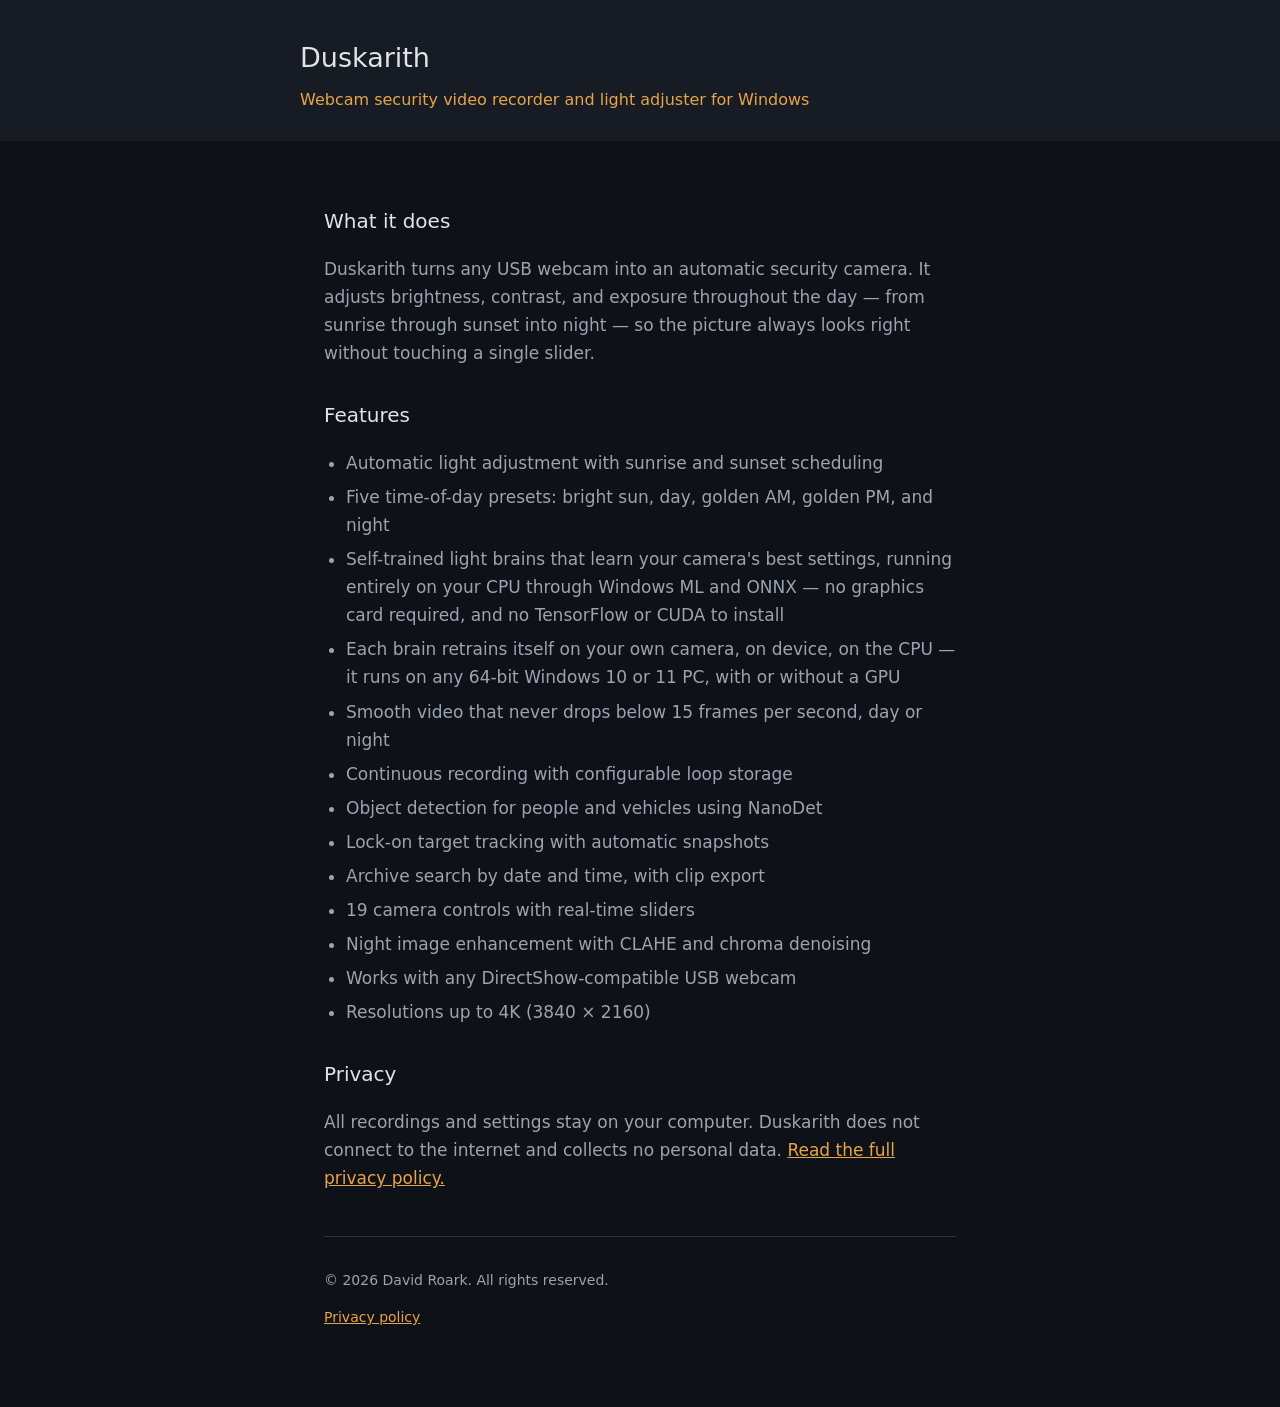
==== duskarith/index.html @ 5cfb89f7 "Duskarith site: the brains run on the CPU, no GPU required The page said the light brains run on the" ====
<!DOCTYPE html>
<html lang="en">
<head>
<meta charset="utf-8">
<meta name="viewport" content="width=device-width, initial-scale=1">
<title>Duskarith — webcam security video recorder and light adjuster</title>
<style>
  :root {
    --bg: #0E1117; --header: #161B24; --ink: #E0E4EA;
    --muted: #9BA4B0; --accent: #E8A44A; --rule: #2A3040;
  }
  * { box-sizing: border-box; }
  body {
    margin: 0; background: var(--bg); color: var(--ink);
    font: 500 17px/1.65 system-ui, -apple-system, "Segoe UI", Roboto, sans-serif;
  }
  header { background: var(--header); padding: 36px 24px 28px; }
  .wrap { max-width: 680px; margin: 0 auto; }
  h1 { margin: 0 0 6px; font-size: 27px; font-weight: 500; }
  .tagline { color: var(--accent); font-size: 16px; margin: 0; }
  main { max-width: 680px; margin: 0 auto; padding: 32px 24px 64px; }
  h2 { font-size: 20px; font-weight: 500; margin: 32px 0 10px; }
  p { color: var(--muted); }
  ul { color: var(--muted); padding-left: 22px; }
  li { margin-bottom: 6px; }
  a { color: var(--accent); word-break: break-word; }
  footer {
    border-top: 1px solid var(--rule); margin-top: 44px; padding-top: 18px;
    font-size: 14px; color: var(--muted);
  }
</style>
</head>
<body>
<header>
  <div class="wrap">
    <h1>Duskarith</h1>
    <p class="tagline">Webcam security video recorder and light adjuster for Windows</p>
  </div>
</header>
<main>
  <h2>What it does</h2>
  <p>Duskarith turns any USB webcam into an automatic security camera. It adjusts
     brightness, contrast, and exposure throughout the day — from sunrise through
     sunset into night — so the picture always looks right without touching a
     single slider.</p>

  <h2>Features</h2>
  <ul>
    <li>Automatic light adjustment with sunrise and sunset scheduling</li>
    <li>Five time-of-day presets: bright sun, day, golden AM, golden PM, and night</li>
    <li>Self-trained light brains that learn your camera's best settings,
        running entirely on your CPU through Windows ML and ONNX &mdash; no
        graphics card required, and no TensorFlow or CUDA to install</li>
    <li>Each brain retrains itself on your own camera, on device, on the CPU
        &mdash; it runs on any 64-bit Windows 10 or 11 PC, with or without a GPU</li>
    <li>Smooth video that never drops below 15 frames per second, day or night</li>
    <li>Continuous recording with configurable loop storage</li>
    <li>Object detection for people and vehicles using NanoDet</li>
    <li>Lock-on target tracking with automatic snapshots</li>
    <li>Archive search by date and time, with clip export</li>
    <li>19 camera controls with real-time sliders</li>
    <li>Night image enhancement with CLAHE and chroma denoising</li>
    <li>Works with any DirectShow-compatible USB webcam</li>
    <li>Resolutions up to 4K (3840 &times; 2160)</li>
  </ul>

  <h2>Privacy</h2>
  <p>All recordings and settings stay on your computer. Duskarith does not connect
     to the internet and collects no personal data.
     <a href="privacy.html">Read the full privacy policy.</a></p>

  <footer>
    <p>&copy; 2026 David Roark. All rights reserved.</p>
    <p><a href="privacy.html">Privacy policy</a></p>
  </footer>
</main>
</body>
</html>
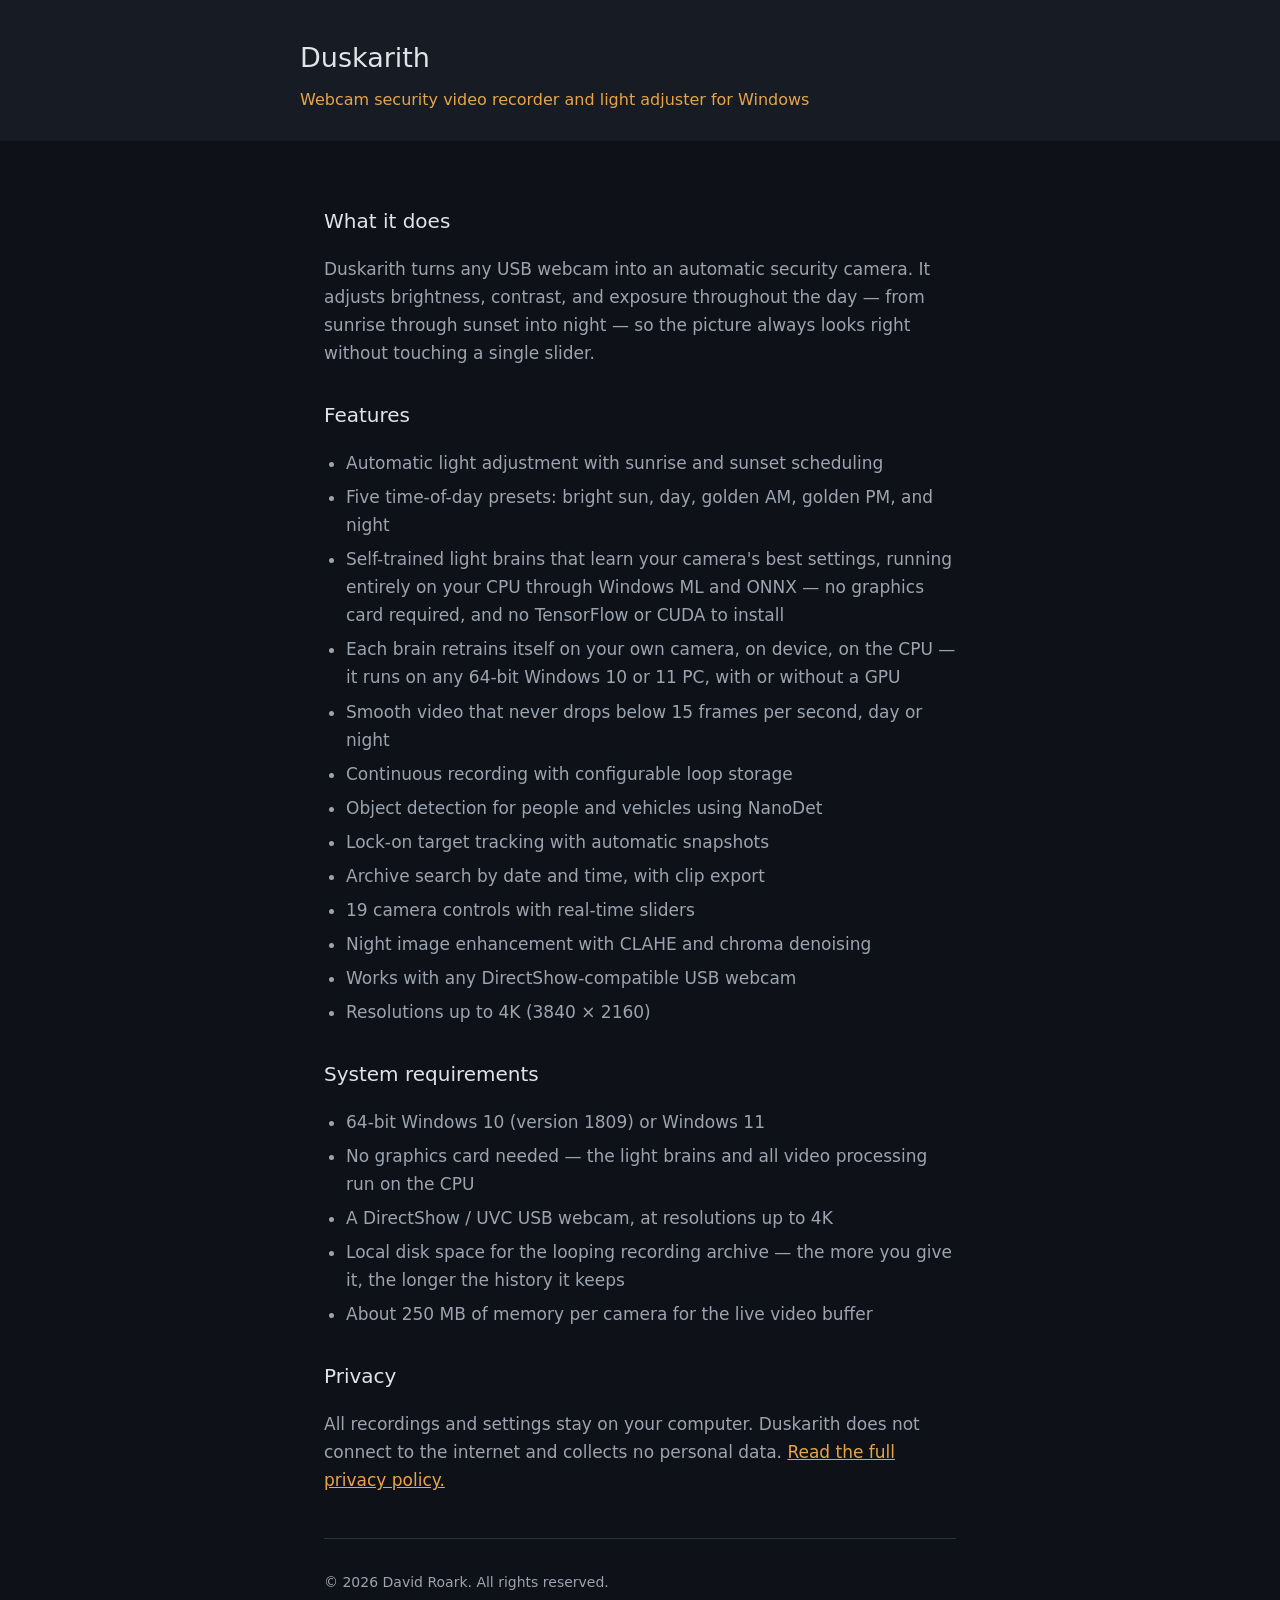
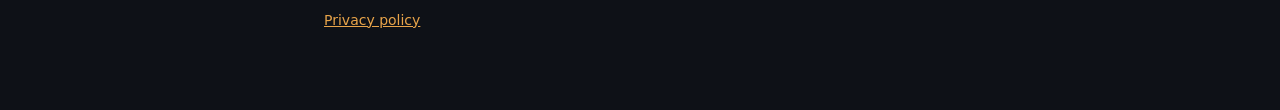
==== commit ca0825d6: "Duskarith site: add a System requirements section 64-bit Windows 10 (1809) or 11 - matching the MSIX" ====
--- a/duskarith/index.html
+++ b/duskarith/index.html
@@ -64,6 +64,17 @@
     <li>Resolutions up to 4K (3840 &times; 2160)</li>
   </ul>
 
+  <h2>System requirements</h2>
+  <ul>
+    <li>64-bit Windows 10 (version 1809) or Windows 11</li>
+    <li>No graphics card needed &mdash; the light brains and all video
+        processing run on the CPU</li>
+    <li>A DirectShow / UVC USB webcam, at resolutions up to 4K</li>
+    <li>Local disk space for the looping recording archive &mdash; the more you
+        give it, the longer the history it keeps</li>
+    <li>About 250&nbsp;MB of memory per camera for the live video buffer</li>
+  </ul>
+
   <h2>Privacy</h2>
   <p>All recordings and settings stay on your computer. Duskarith does not connect
      to the internet and collects no personal data.
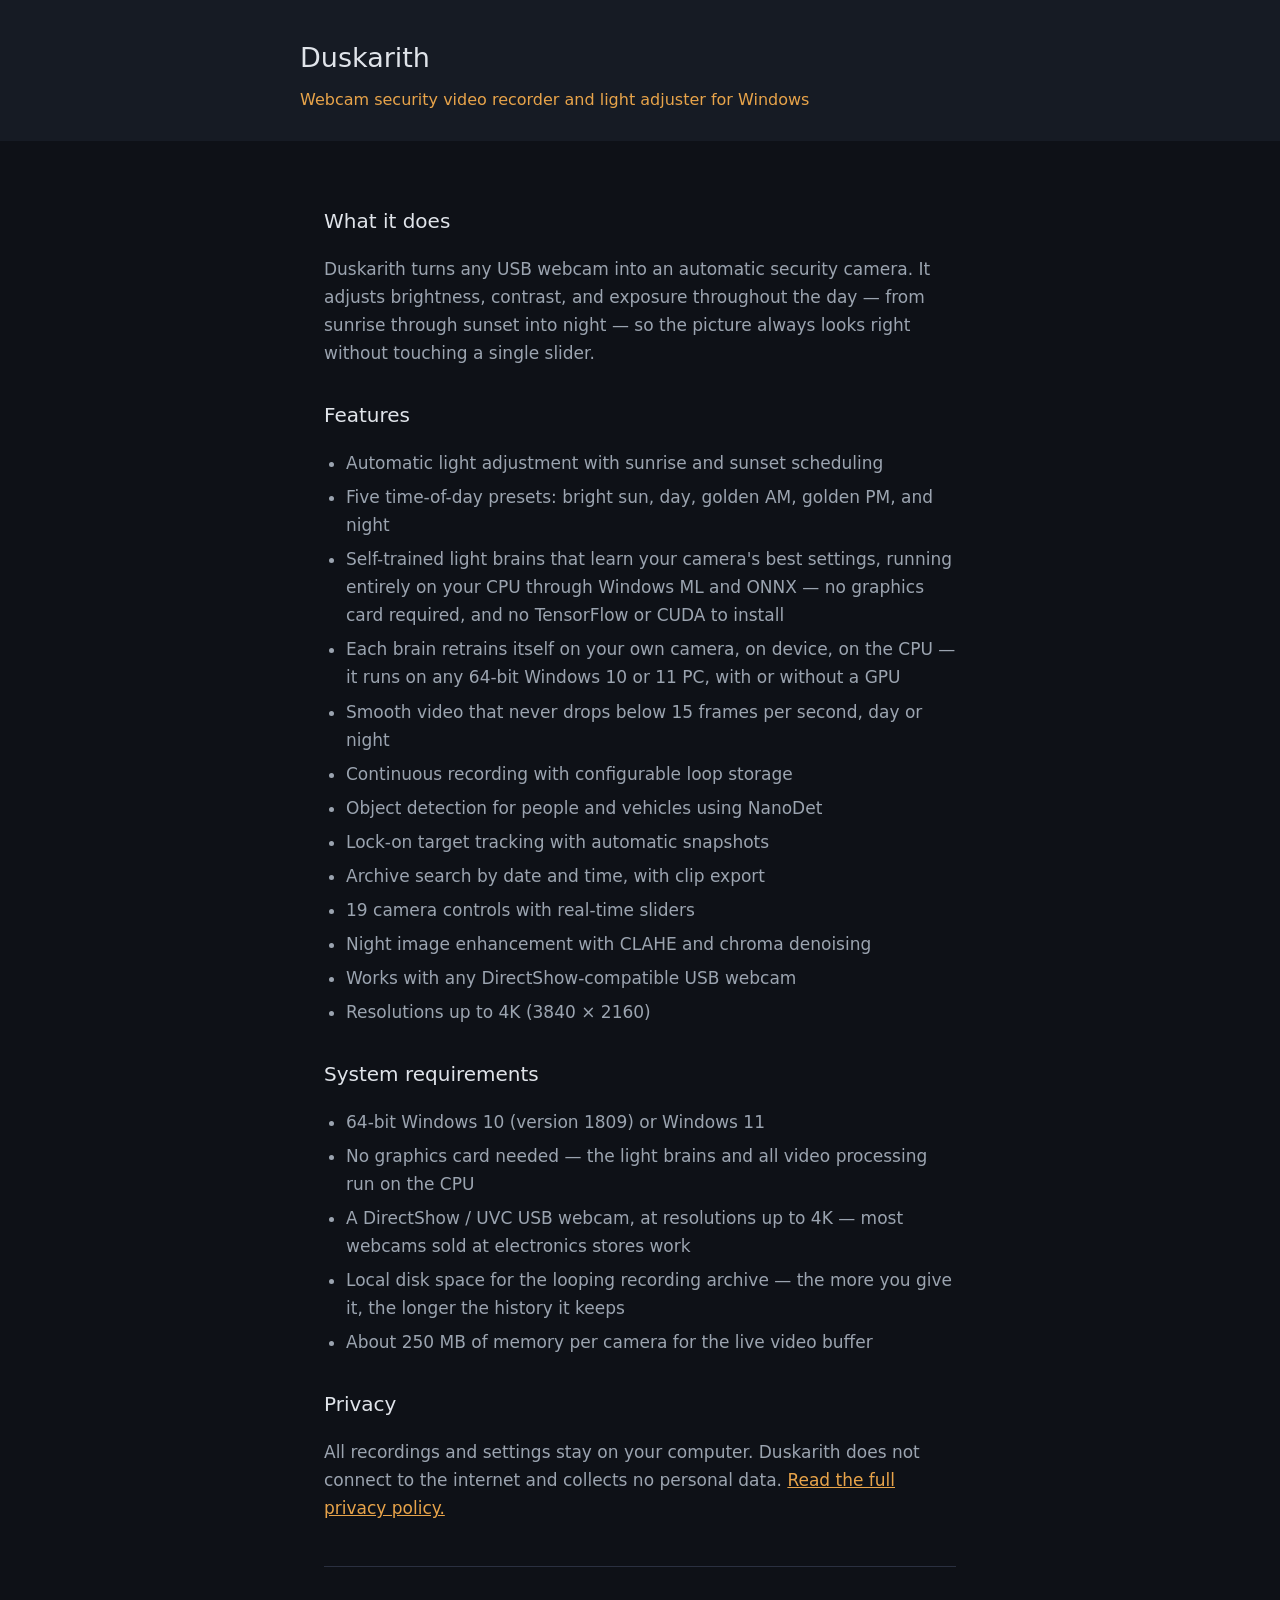
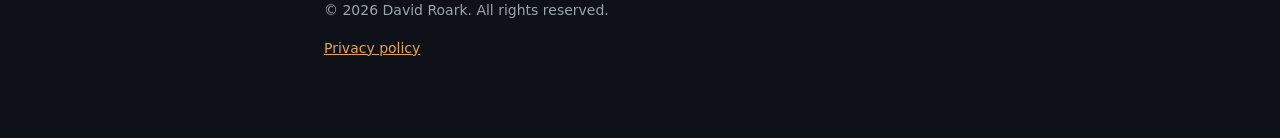
==== commit e0a59506: "Duskarith site: note most store-bought webcams work Co-Authored-By: Claude Opus 4.8 <noreply@anthrop" ====
--- a/duskarith/index.html
+++ b/duskarith/index.html
@@ -69,7 +69,8 @@
     <li>64-bit Windows 10 (version 1809) or Windows 11</li>
     <li>No graphics card needed &mdash; the light brains and all video
         processing run on the CPU</li>
-    <li>A DirectShow / UVC USB webcam, at resolutions up to 4K</li>
+    <li>A DirectShow / UVC USB webcam, at resolutions up to 4K &mdash; most
+        webcams sold at electronics stores work</li>
     <li>Local disk space for the looping recording archive &mdash; the more you
         give it, the longer the history it keeps</li>
     <li>About 250&nbsp;MB of memory per camera for the live video buffer</li>
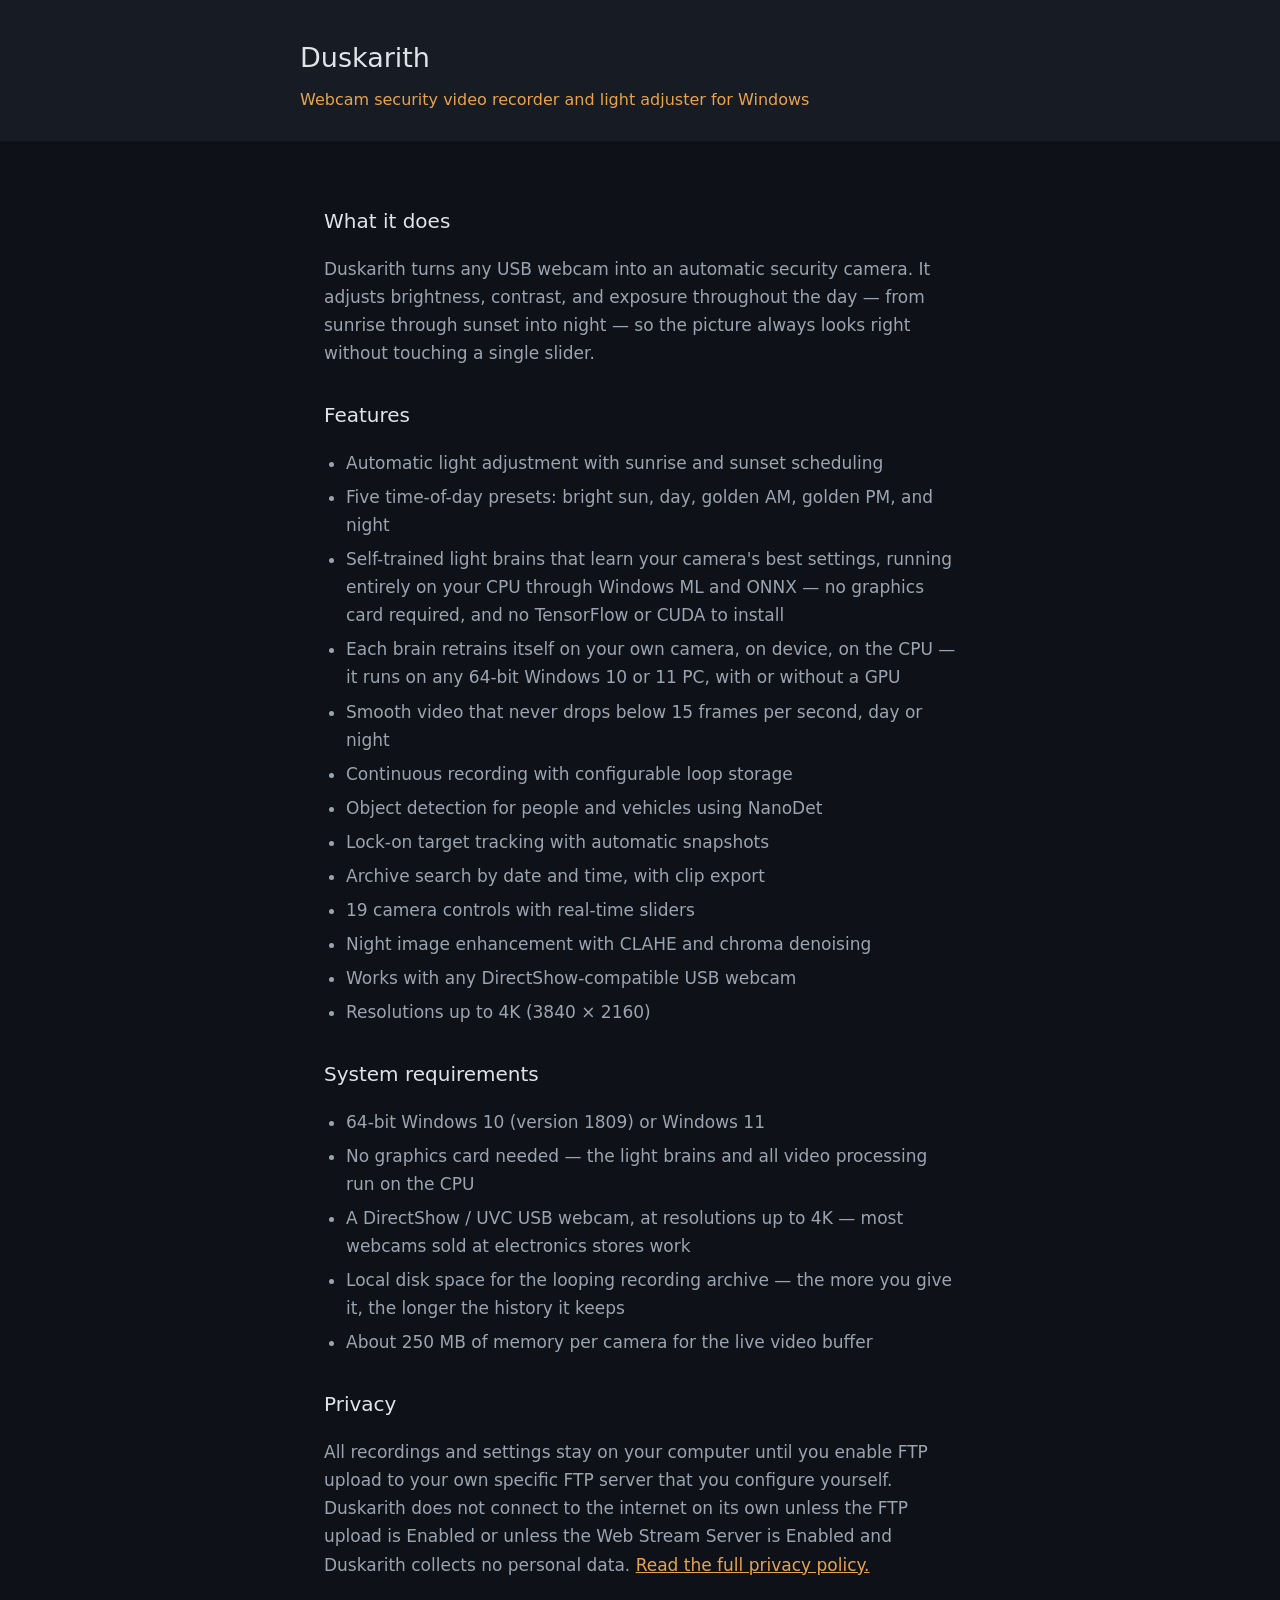
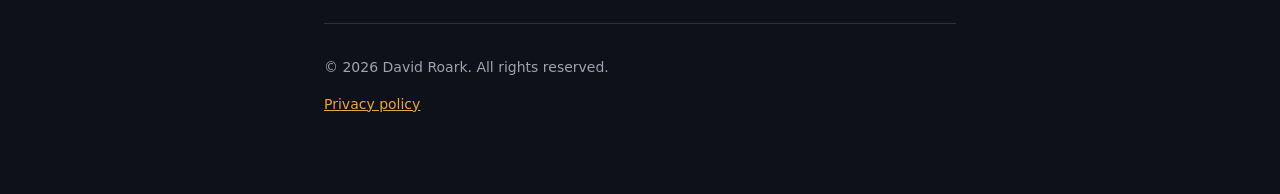
==== commit dc05508f: "Update index.html" ====
--- a/duskarith/index.html
+++ b/duskarith/index.html
@@ -77,8 +77,9 @@
   </ul>
 
   <h2>Privacy</h2>
-  <p>All recordings and settings stay on your computer. Duskarith does not connect
-     to the internet and collects no personal data.
+  <p>All recordings and settings stay on your computer 
+    until you enable FTP upload to your own specific FTP server that you configure yourself. Duskarith does not connect
+     to the internet on its own unless the FTP upload is Enabled or unless the Web Stream Server is Enabled and Duskarith collects no personal data.
      <a href="privacy.html">Read the full privacy policy.</a></p>
 
   <footer>
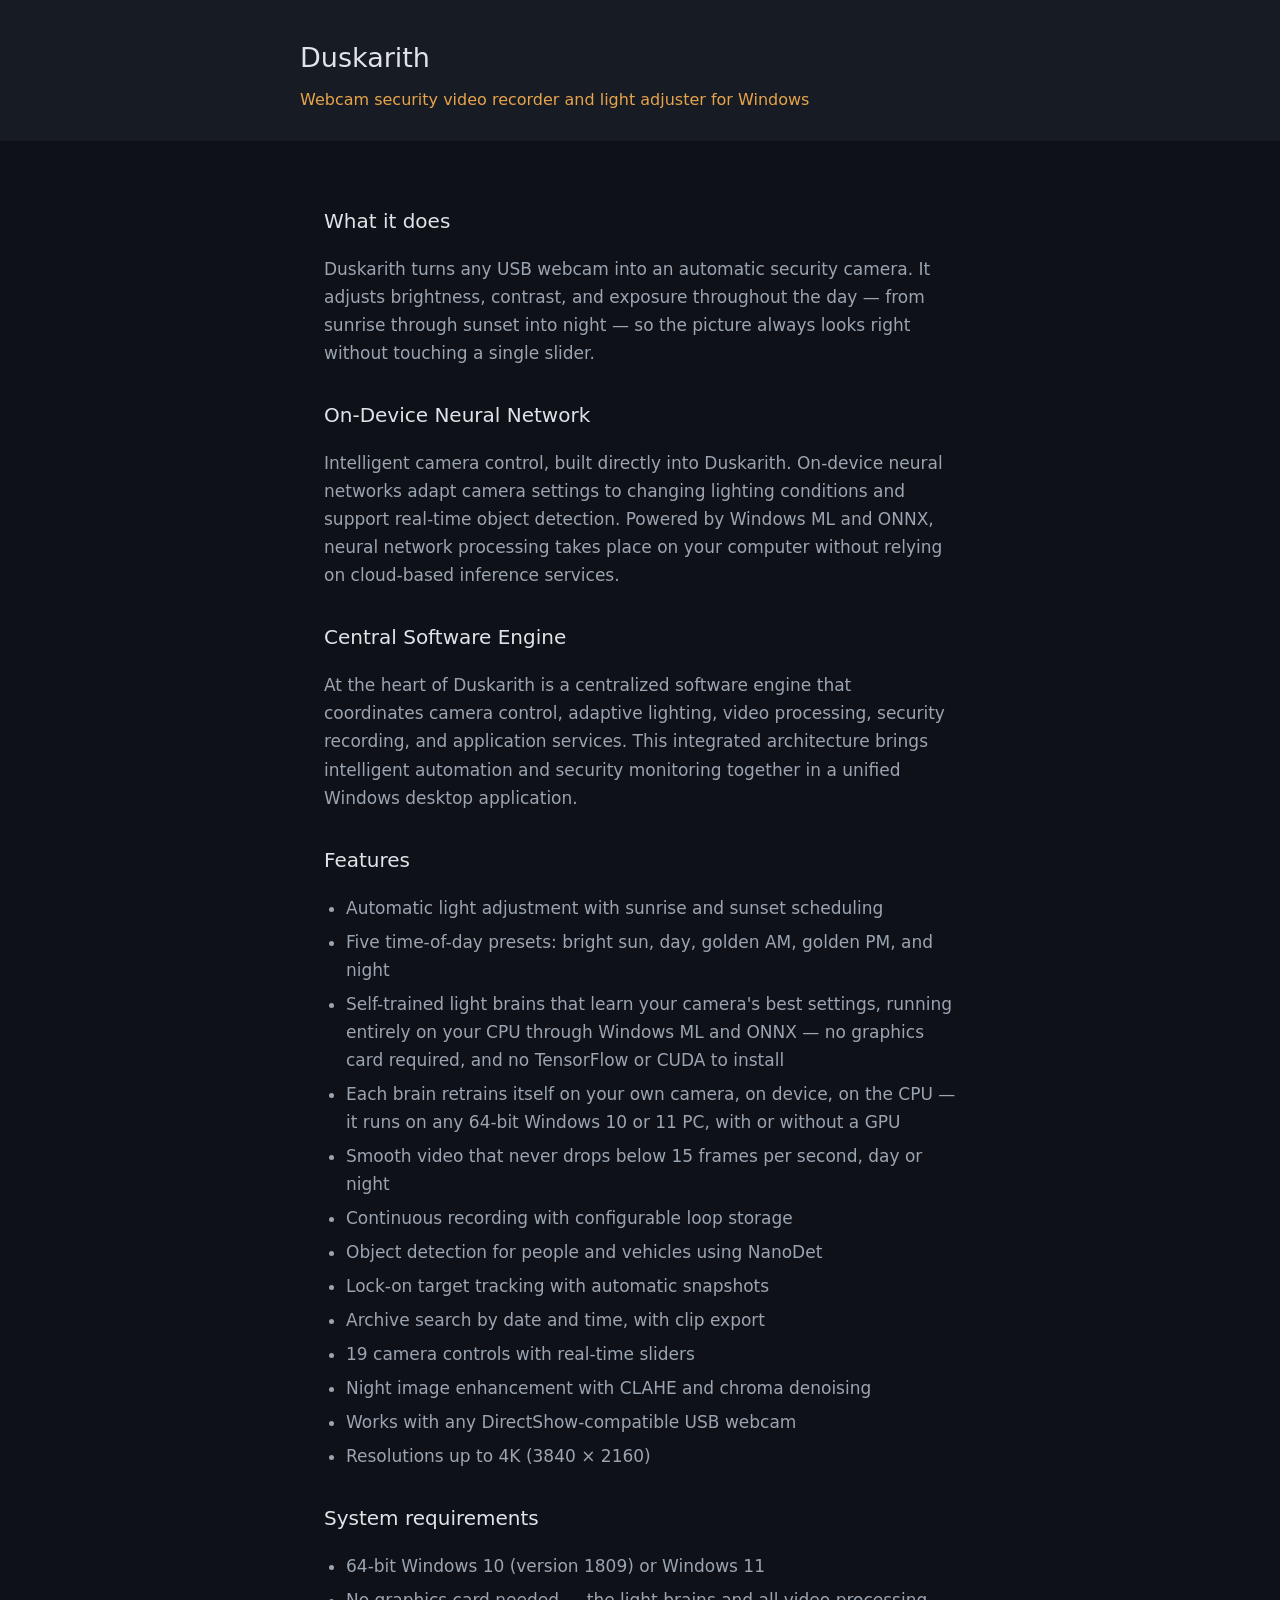
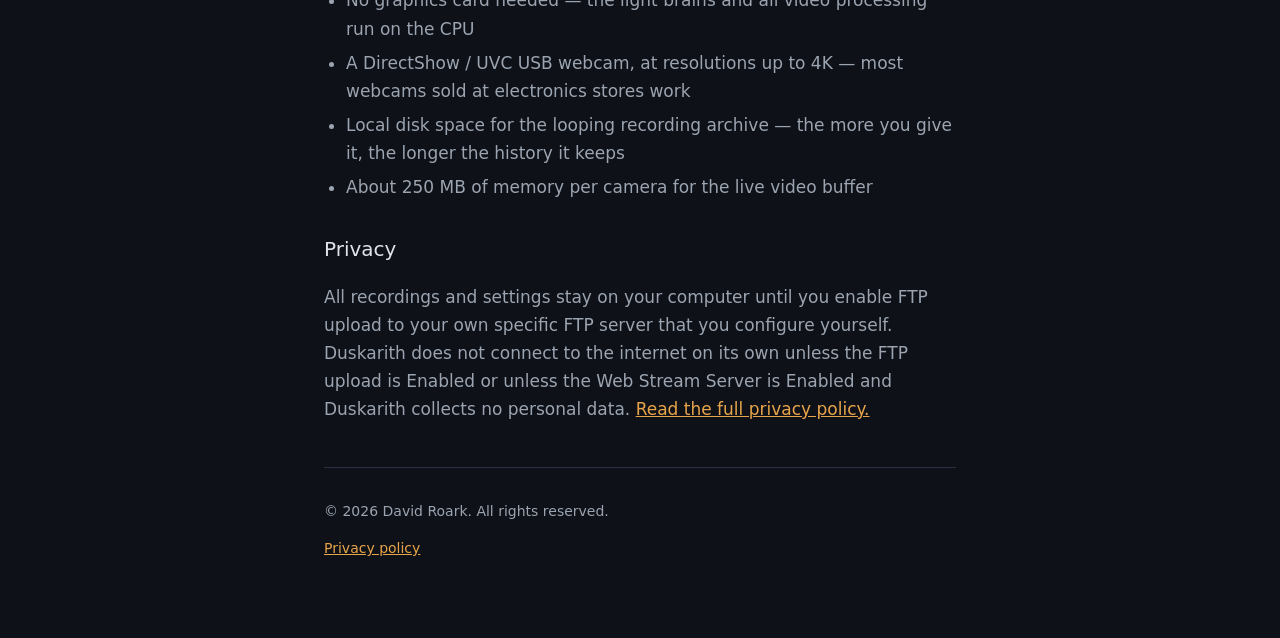
==== commit 35bcb807: "Highlight Duskarith on-device neural networks and central software engine" ====
--- a/duskarith/index.html
+++ b/duskarith/index.html
@@ -44,6 +44,20 @@
      sunset into night — so the picture always looks right without touching a
      single slider.</p>
 
+  <h2>On-Device Neural Network</h2>
+  <p>Intelligent camera control, built directly into Duskarith. On-device neural
+     networks adapt camera settings to changing lighting conditions and support
+     real-time object detection. Powered by Windows ML and ONNX, neural network
+     processing takes place on your computer without relying on cloud-based
+     inference services.</p>
+
+  <h2>Central Software Engine</h2>
+  <p>At the heart of Duskarith is a centralized software engine that coordinates
+     camera control, adaptive lighting, video processing, security recording,
+     and application services. This integrated architecture brings intelligent
+     automation and security monitoring together in a unified Windows desktop
+     application.</p>
+
   <h2>Features</h2>
   <ul>
     <li>Automatic light adjustment with sunrise and sunset scheduling</li>
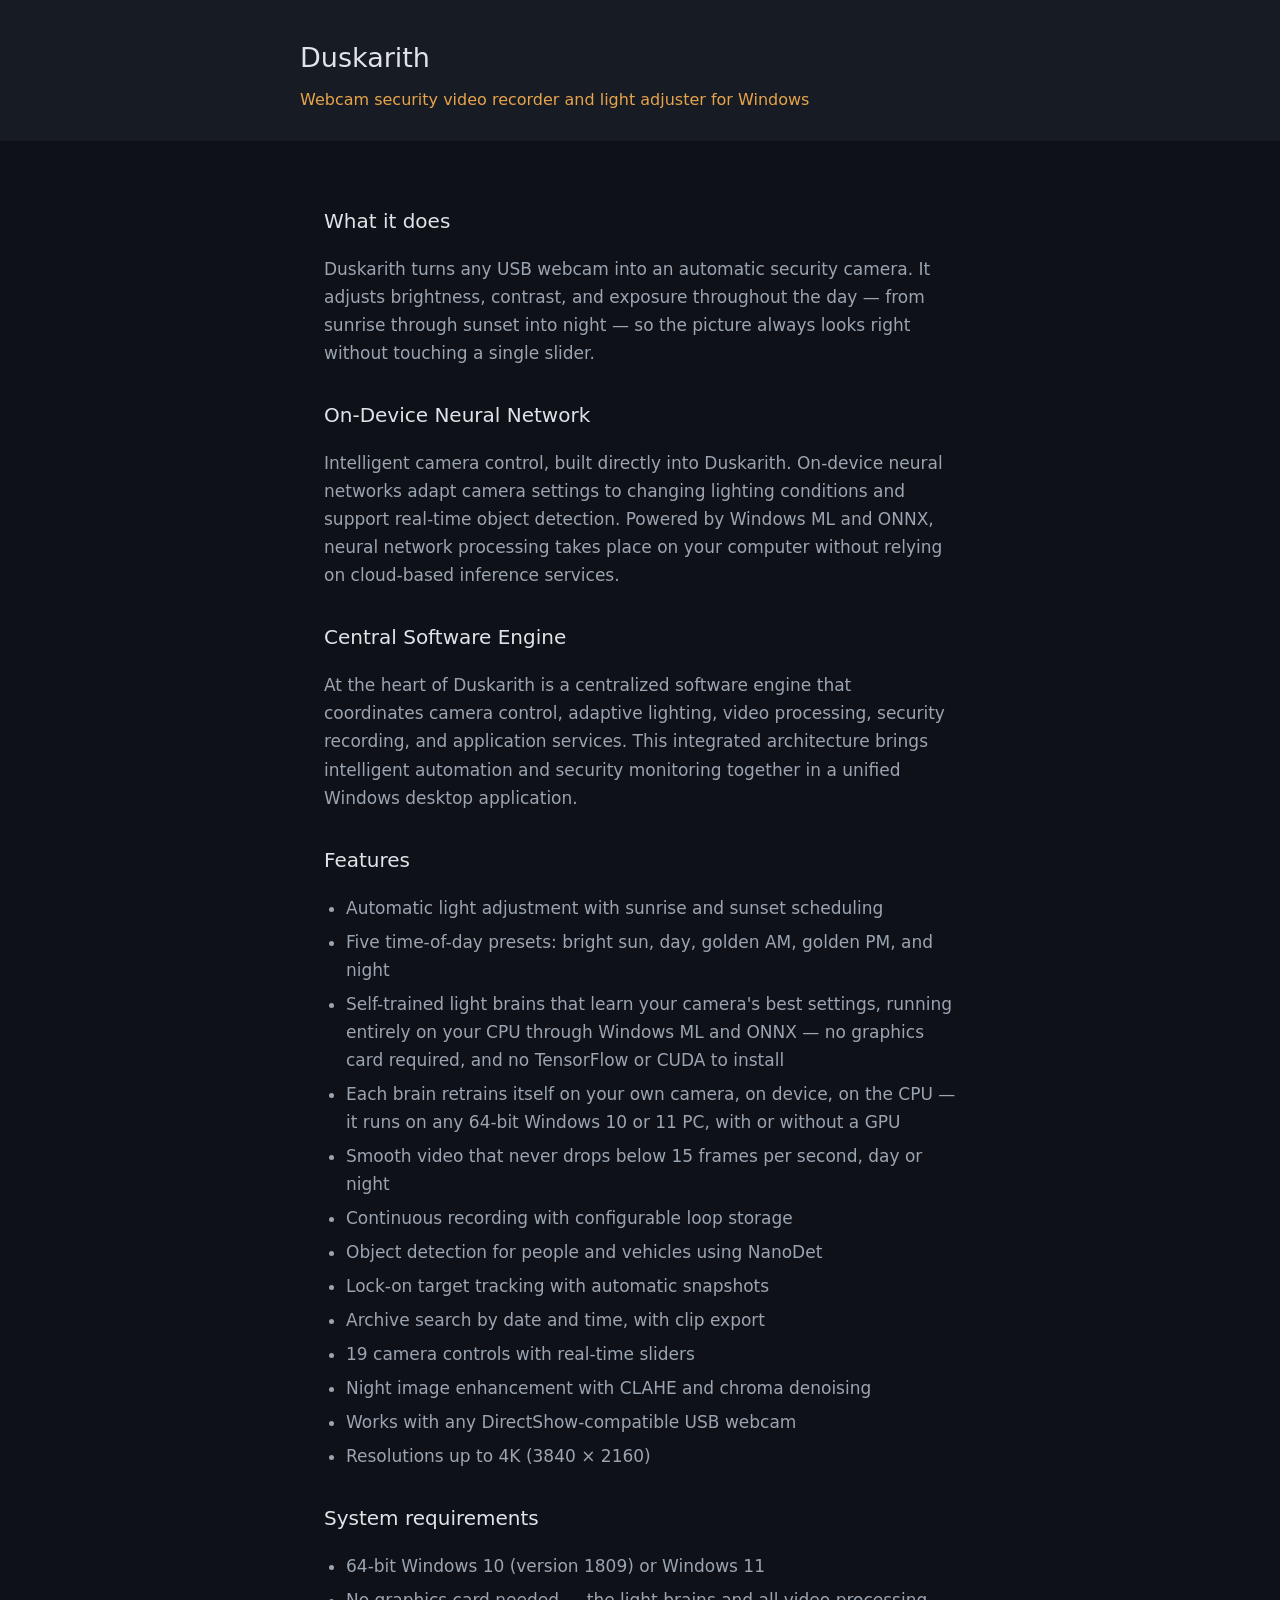
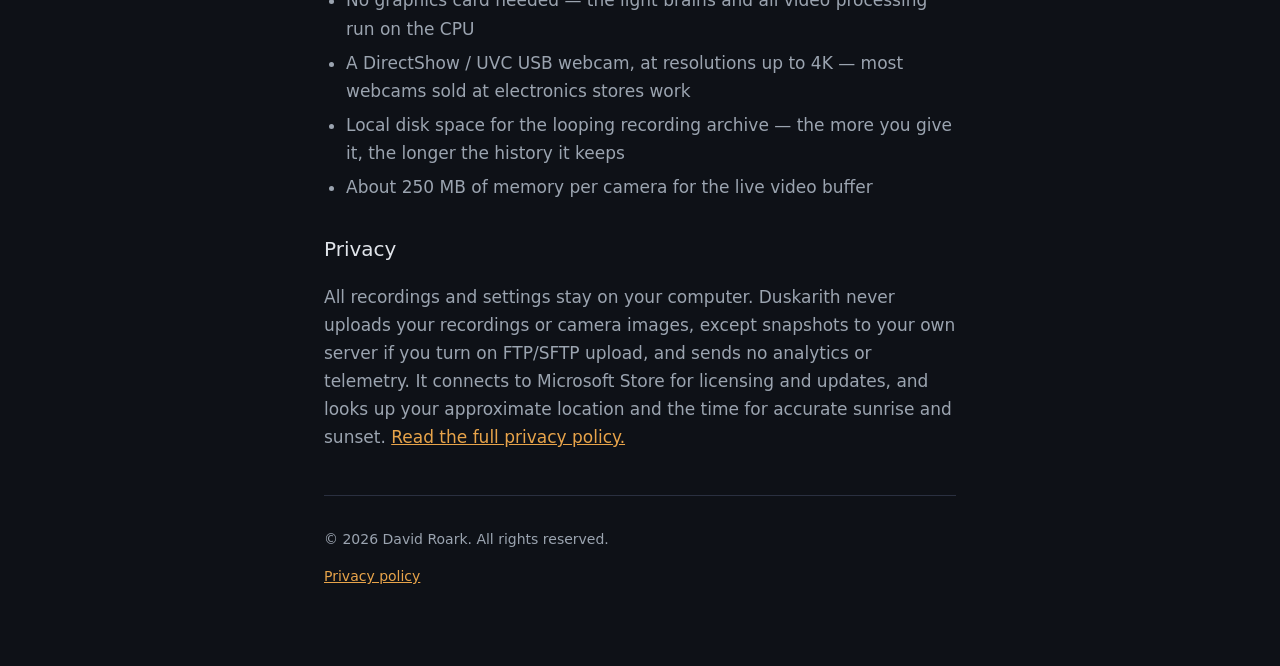
==== commit f84dde22: "Duskarith privacy policy and landing page: list every network connection The policy said Duskarith d" ====
--- a/duskarith/index.html
+++ b/duskarith/index.html
@@ -91,9 +91,11 @@
   </ul>
 
   <h2>Privacy</h2>
-  <p>All recordings and settings stay on your computer 
-    until you enable FTP upload to your own specific FTP server that you configure yourself. Duskarith does not connect
-     to the internet on its own unless the FTP upload is Enabled or unless the Web Stream Server is Enabled and Duskarith collects no personal data.
+  <p>All recordings and settings stay on your computer. Duskarith never uploads
+     your recordings or camera images, except snapshots to your own server if
+     you turn on FTP/SFTP upload, and sends no analytics or telemetry. It
+     connects to Microsoft Store for licensing and updates, and looks up your
+     approximate location and the time for accurate sunrise and sunset.
      <a href="privacy.html">Read the full privacy policy.</a></p>
 
   <footer>
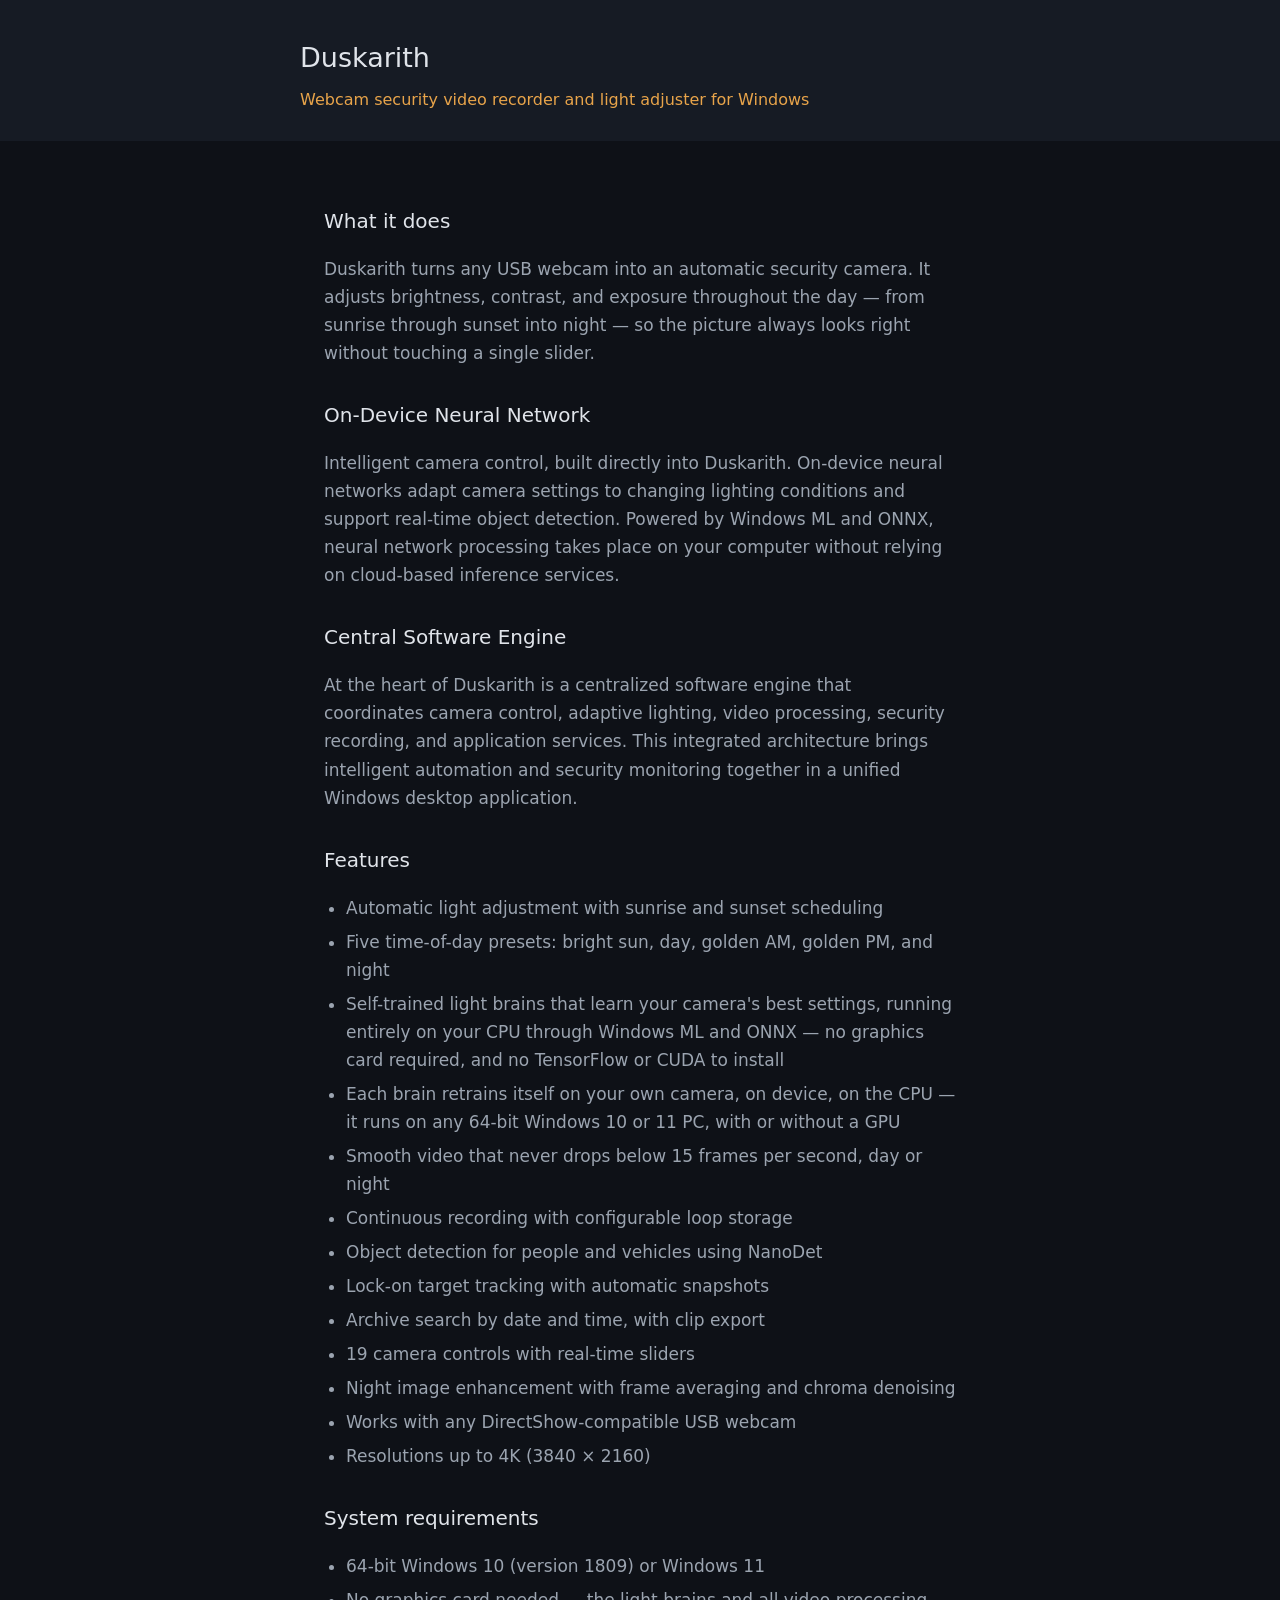
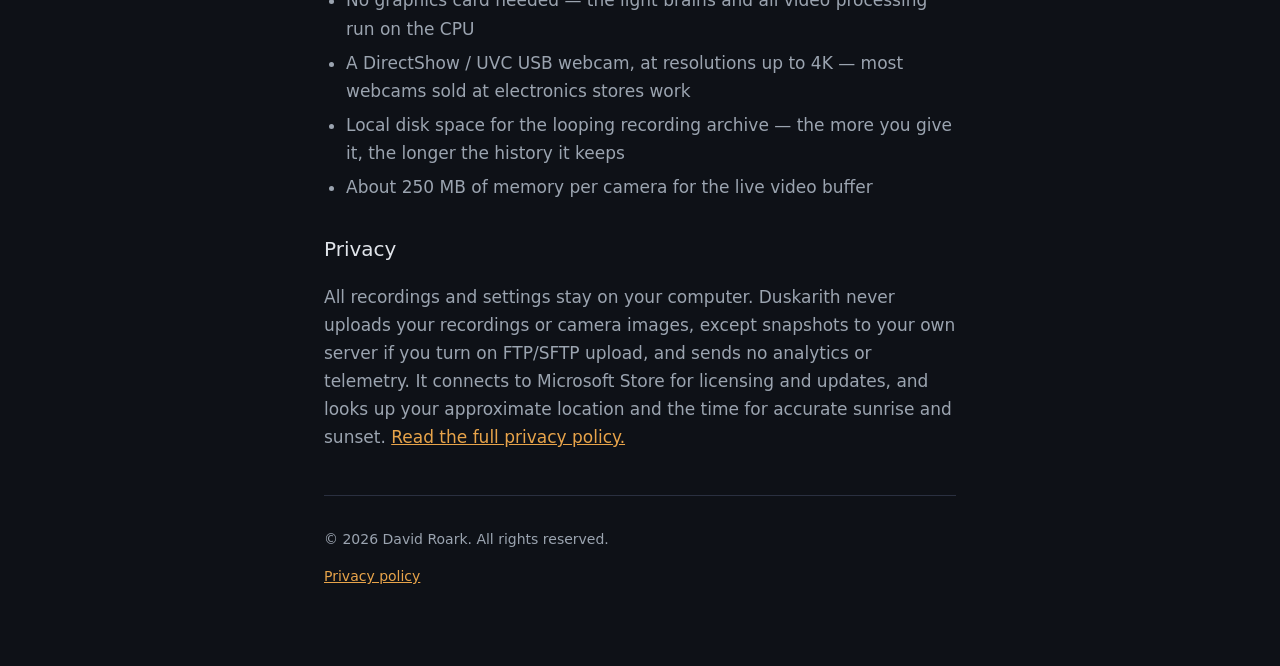
==== commit 5fbbc9e4: "Duskarith page: drop CLAHE from the feature list Co-Authored-By: Claude Opus 5.5 <noreply@anthropic." ====
--- a/duskarith/index.html
+++ b/duskarith/index.html
@@ -73,7 +73,7 @@
     <li>Lock-on target tracking with automatic snapshots</li>
     <li>Archive search by date and time, with clip export</li>
     <li>19 camera controls with real-time sliders</li>
-    <li>Night image enhancement with CLAHE and chroma denoising</li>
+    <li>Night image enhancement with frame averaging and chroma denoising</li>
     <li>Works with any DirectShow-compatible USB webcam</li>
     <li>Resolutions up to 4K (3840 &times; 2160)</li>
   </ul>
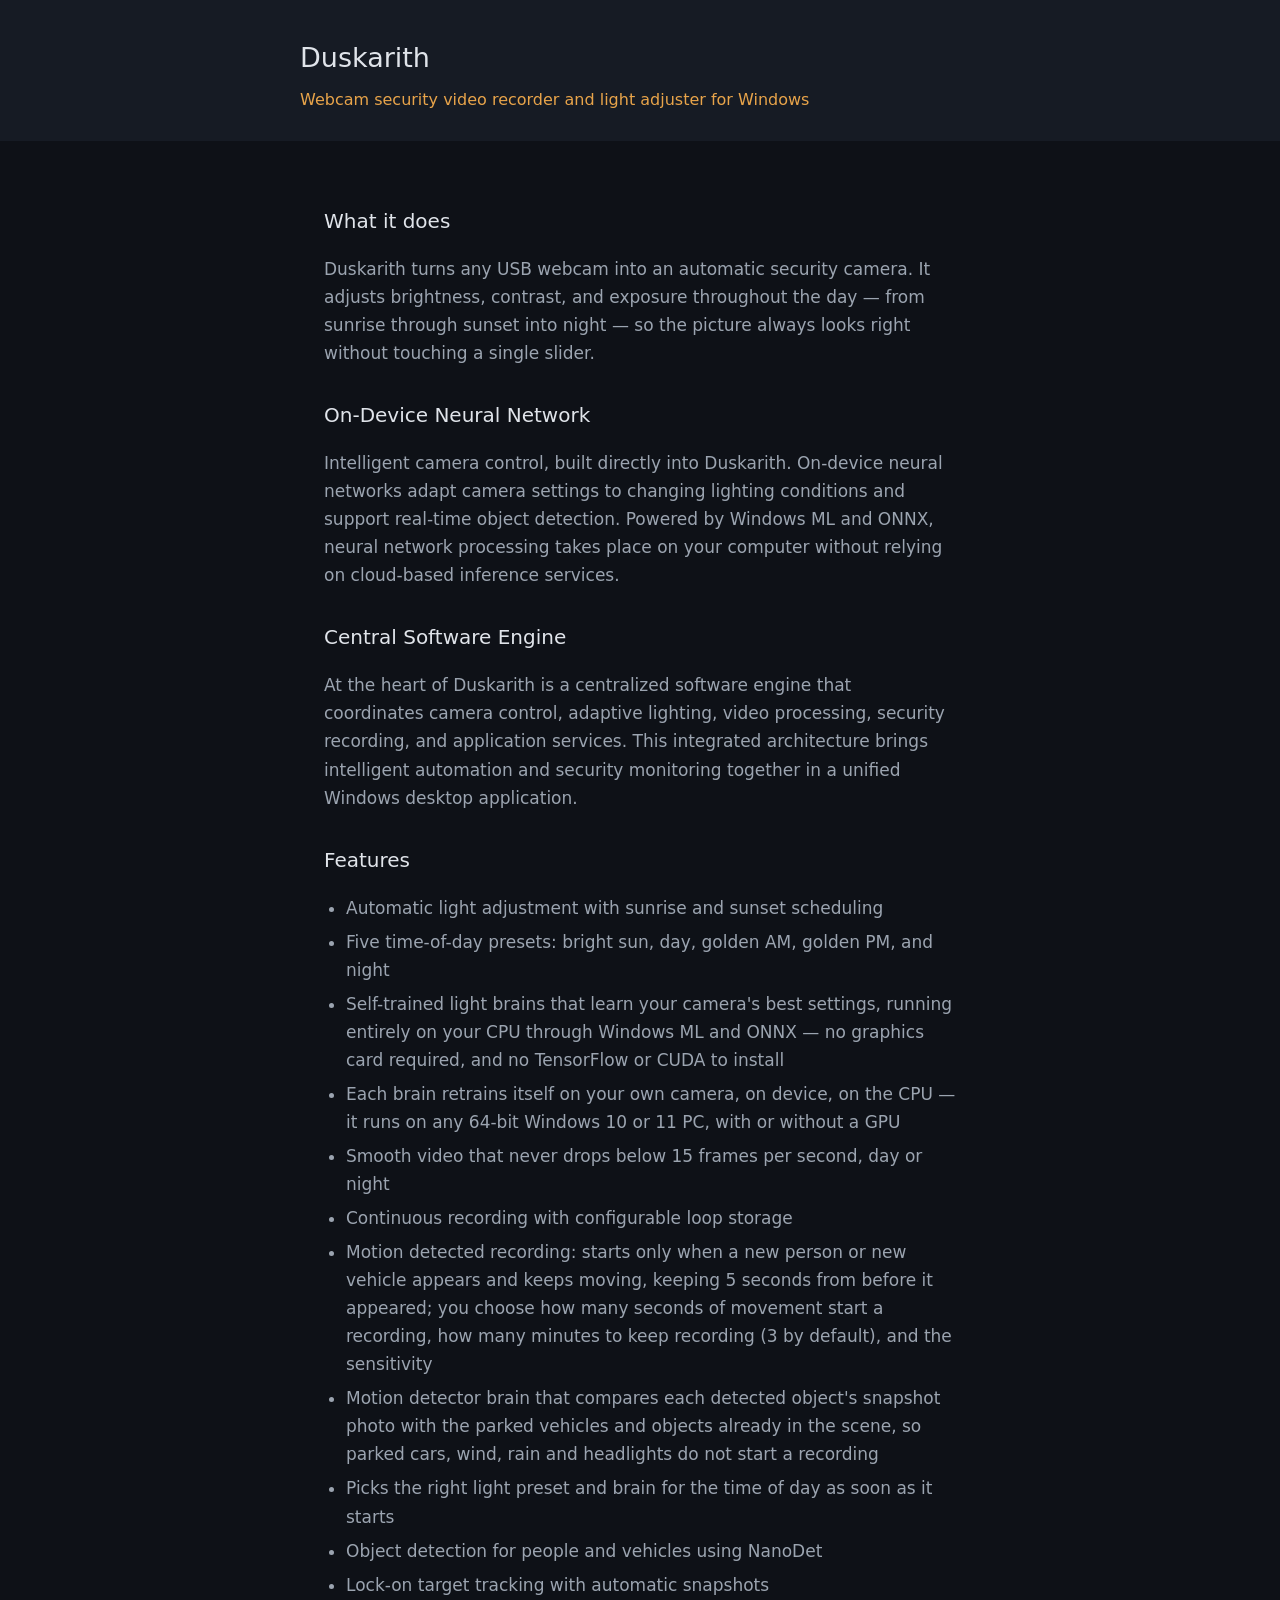
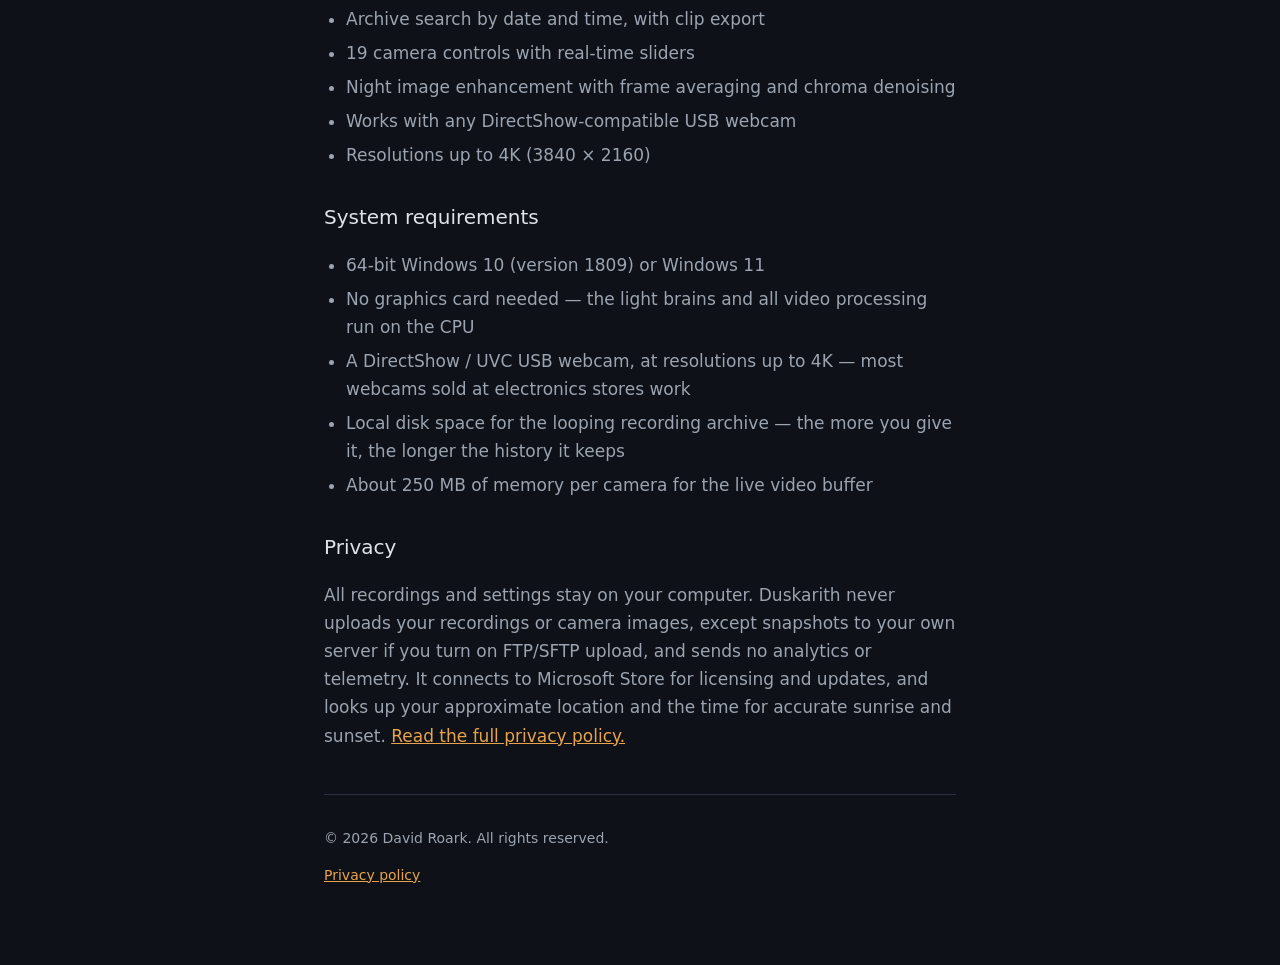
==== commit 1c2ca90f: "Duskarith page: motion detected recording, motion detector brain, startup preset Co-Authored-By: Cla" ====
--- a/duskarith/index.html
+++ b/duskarith/index.html
@@ -69,6 +69,16 @@
         &mdash; it runs on any 64-bit Windows 10 or 11 PC, with or without a GPU</li>
     <li>Smooth video that never drops below 15 frames per second, day or night</li>
     <li>Continuous recording with configurable loop storage</li>
+    <li>Motion detected recording: starts only when a new person or new
+      vehicle appears and keeps moving, keeping 5 seconds from before it
+      appeared; you choose how many seconds of movement start a recording,
+      how many minutes to keep recording (3 by default), and the
+      sensitivity</li>
+    <li>Motion detector brain that compares each detected object's snapshot
+      photo with the parked vehicles and objects already in the scene, so
+      parked cars, wind, rain and headlights do not start a recording</li>
+    <li>Picks the right light preset and brain for the time of day as soon
+      as it starts</li>
     <li>Object detection for people and vehicles using NanoDet</li>
     <li>Lock-on target tracking with automatic snapshots</li>
     <li>Archive search by date and time, with clip export</li>
